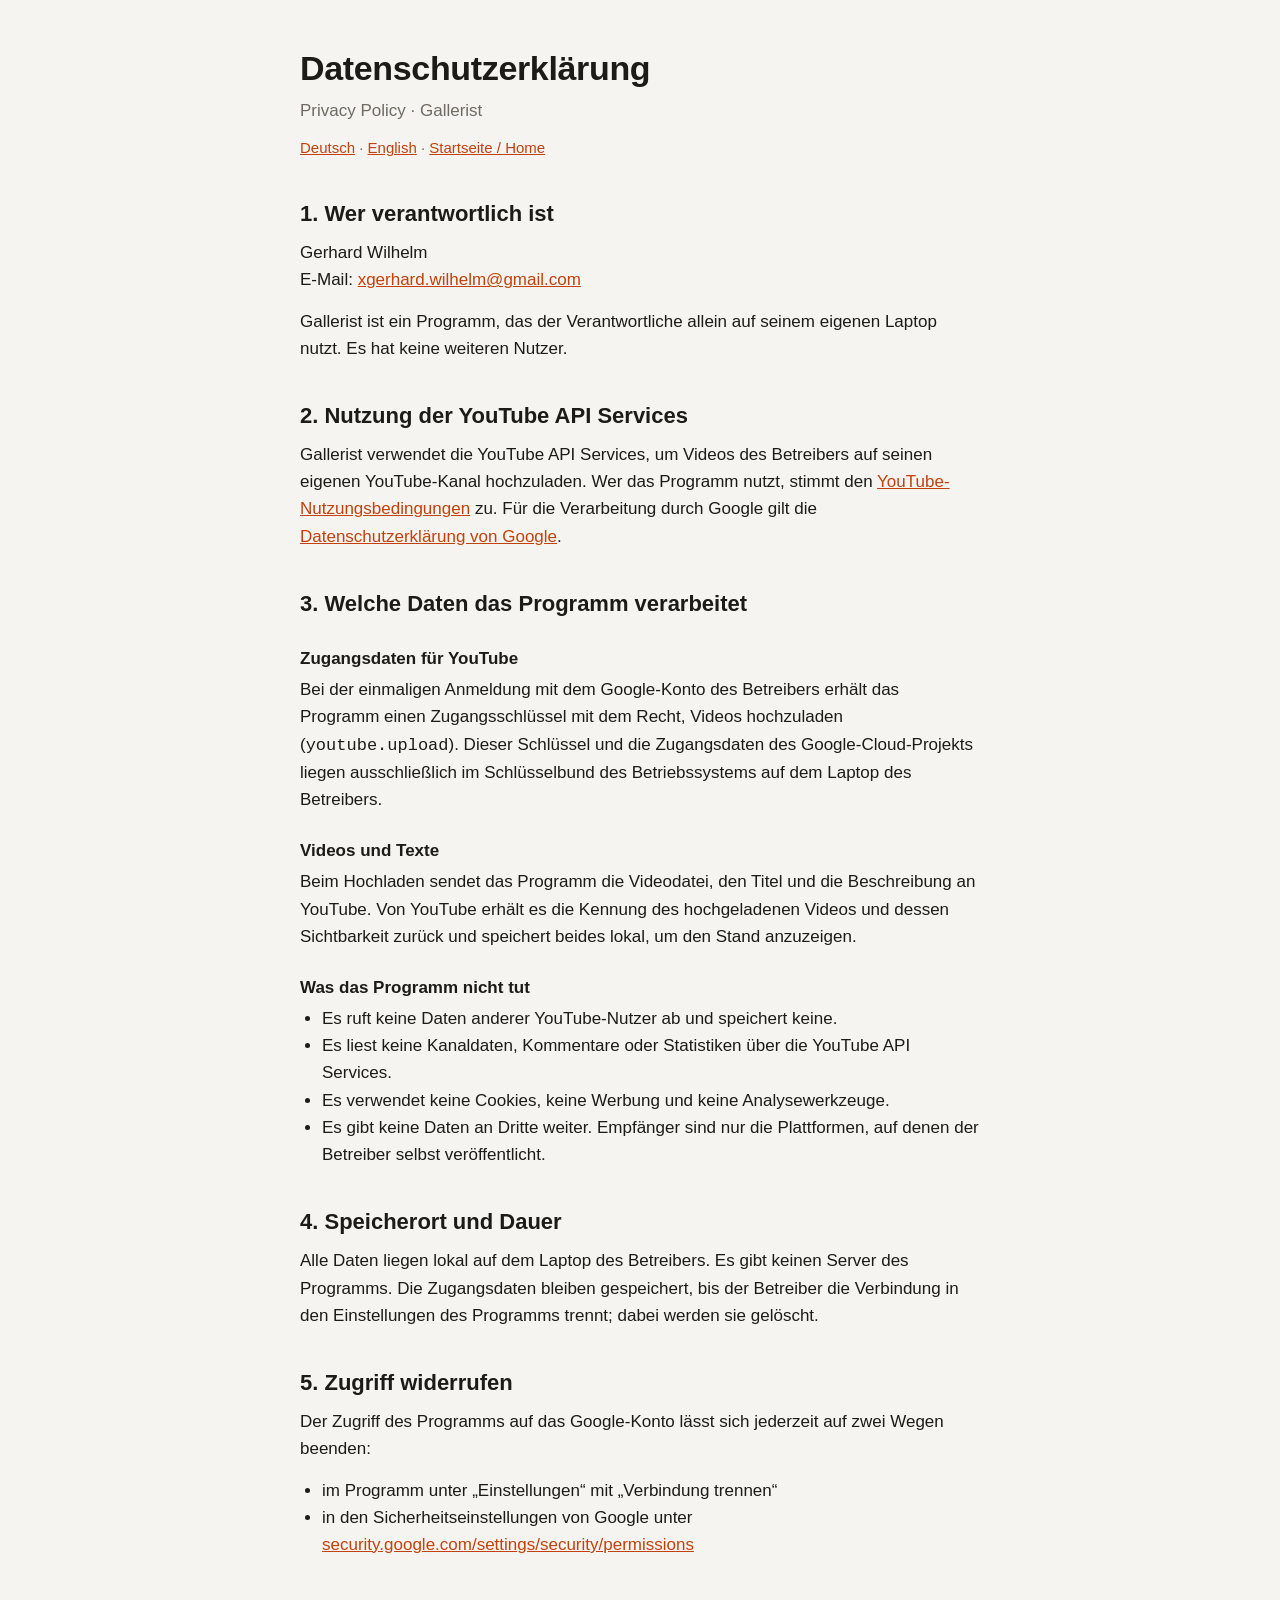
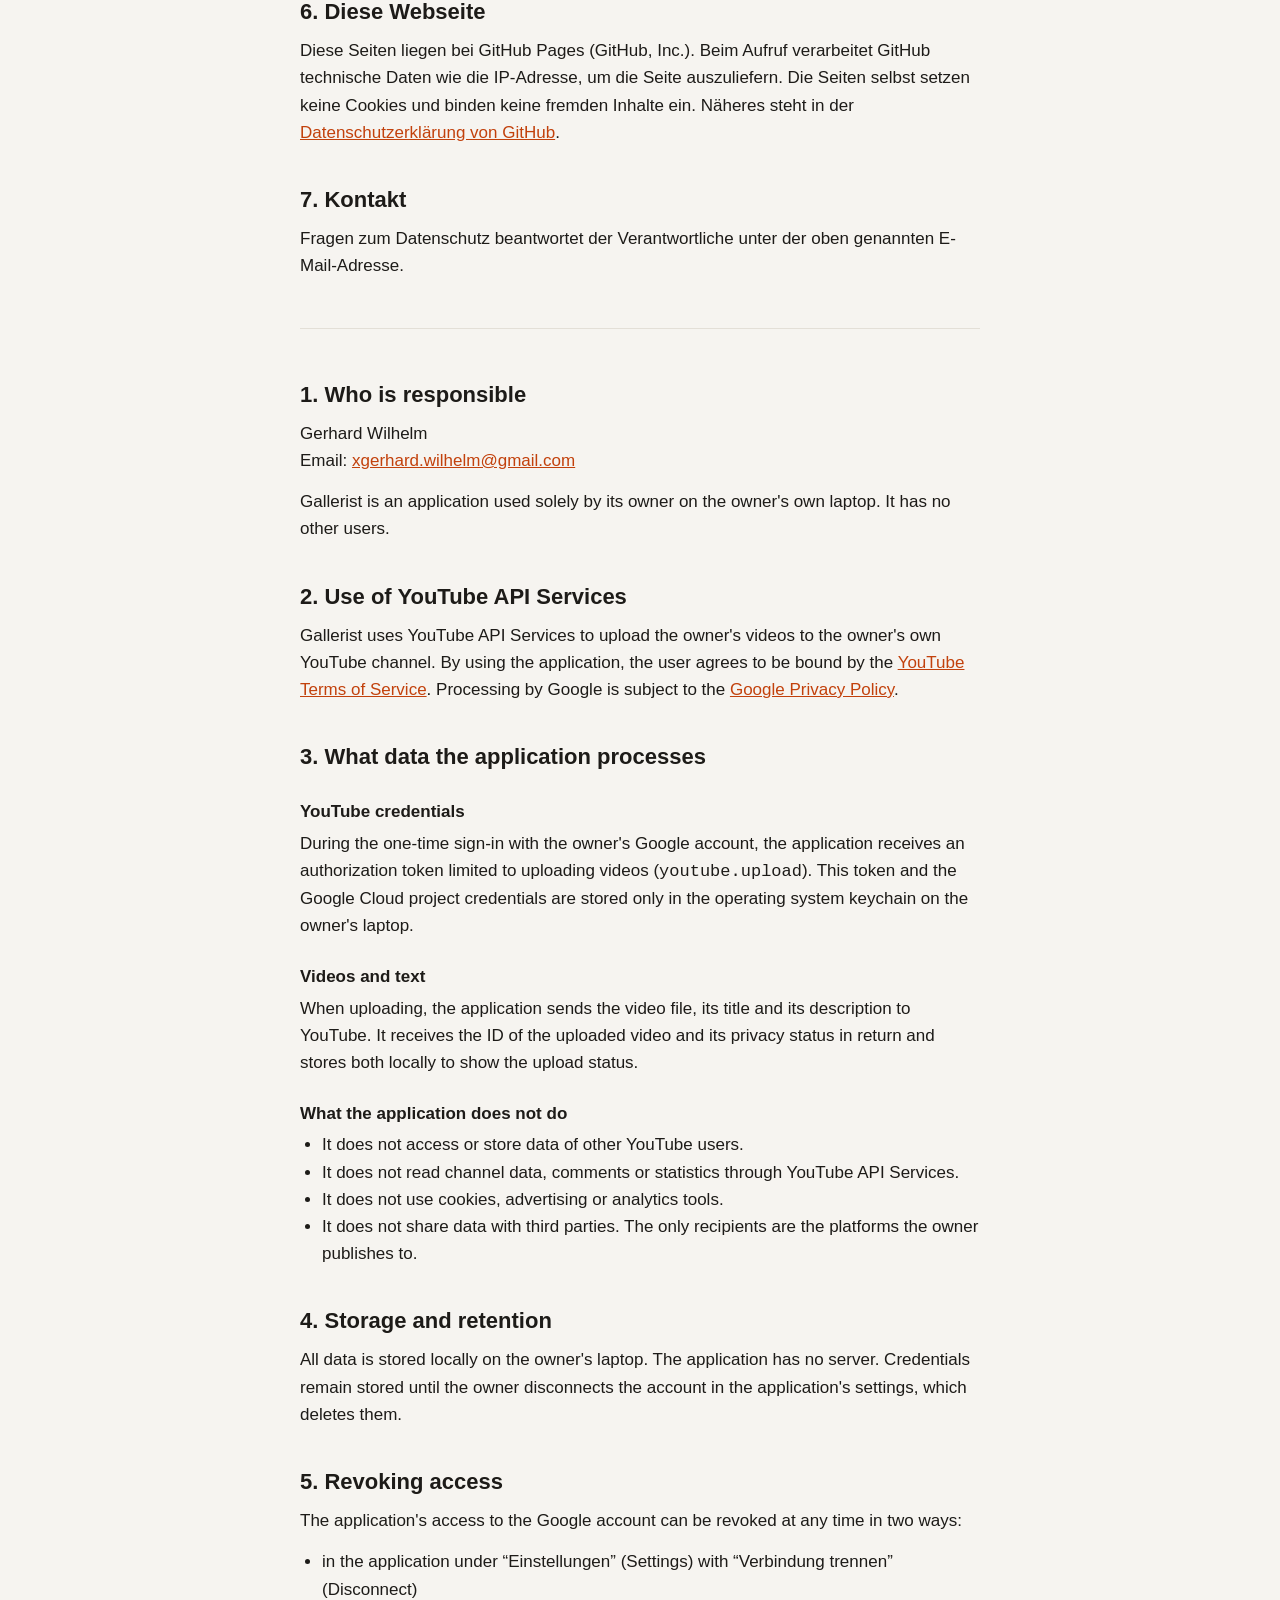
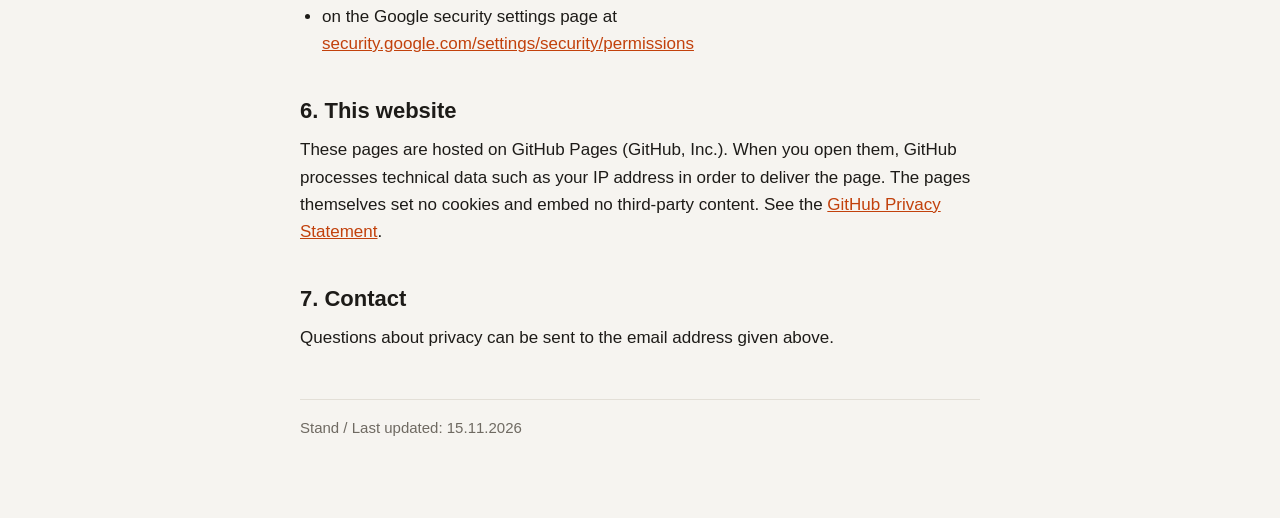
==== datenschutz.html @ 90d781c1 "Webseite von Gallerist: Startseite und Datenschutzerklärung Co-Authored-By: Claude Opus 5.5 <noreply" ====
<!doctype html>
<html lang="de">
<head>
  <meta charset="utf-8">
  <meta name="viewport" content="width=device-width, initial-scale=1">
  <title>Datenschutzerklärung / Privacy Policy · Gallerist</title>
  <link rel="stylesheet" href="style.css">
</head>
<body>
<main>
  <header class="seite">
    <h1>Datenschutzerklärung</h1>
    <p class="unterzeile">Privacy Policy · Gallerist</p>
    <p class="sprachen"><a href="#deutsch">Deutsch</a> · <a href="#english">English</a> ·
      <a href="index.html">Startseite / Home</a></p>
  </header>

  <section id="deutsch" lang="de">
    <h2>1. Wer verantwortlich ist</h2>
    <p>Gerhard Wilhelm<br>E-Mail: <a href="mailto:xgerhard.wilhelm@gmail.com">xgerhard.wilhelm@gmail.com</a></p>
    <p>Gallerist ist ein Programm, das der Verantwortliche allein auf seinem eigenen Laptop nutzt. Es hat
      keine weiteren Nutzer.</p>

    <h2>2. Nutzung der YouTube API Services</h2>
    <p>Gallerist verwendet die YouTube API Services, um Videos des Betreibers auf seinen eigenen
      YouTube-Kanal hochzuladen. Wer das Programm nutzt, stimmt den
      <a href="https://www.youtube.com/t/terms">YouTube-Nutzungsbedingungen</a> zu. Für die Verarbeitung durch
      Google gilt die <a href="https://www.google.com/policies/privacy">Datenschutzerklärung von Google</a>.</p>

    <h2>3. Welche Daten das Programm verarbeitet</h2>
    <h3>Zugangsdaten für YouTube</h3>
    <p>Bei der einmaligen Anmeldung mit dem Google-Konto des Betreibers erhält das Programm einen
      Zugangsschlüssel mit dem Recht, Videos hochzuladen (<code>youtube.upload</code>). Dieser Schlüssel und die
      Zugangsdaten des Google-Cloud-Projekts liegen ausschließlich im Schlüsselbund des Betriebssystems auf dem
      Laptop des Betreibers.</p>
    <h3>Videos und Texte</h3>
    <p>Beim Hochladen sendet das Programm die Videodatei, den Titel und die Beschreibung an YouTube. Von YouTube
      erhält es die Kennung des hochgeladenen Videos und dessen Sichtbarkeit zurück und speichert beides lokal,
      um den Stand anzuzeigen.</p>
    <h3>Was das Programm nicht tut</h3>
    <ul>
      <li>Es ruft keine Daten anderer YouTube-Nutzer ab und speichert keine.</li>
      <li>Es liest keine Kanaldaten, Kommentare oder Statistiken über die YouTube API Services.</li>
      <li>Es verwendet keine Cookies, keine Werbung und keine Analysewerkzeuge.</li>
      <li>Es gibt keine Daten an Dritte weiter. Empfänger sind nur die Plattformen, auf denen der Betreiber
        selbst veröffentlicht.</li>
    </ul>

    <h2>4. Speicherort und Dauer</h2>
    <p>Alle Daten liegen lokal auf dem Laptop des Betreibers. Es gibt keinen Server des Programms. Die
      Zugangsdaten bleiben gespeichert, bis der Betreiber die Verbindung in den Einstellungen des Programms
      trennt; dabei werden sie gelöscht.</p>

    <h2>5. Zugriff widerrufen</h2>
    <p>Der Zugriff des Programms auf das Google-Konto lässt sich jederzeit auf zwei Wegen beenden:</p>
    <ul>
      <li>im Programm unter „Einstellungen“ mit „Verbindung trennen“</li>
      <li>in den Sicherheitseinstellungen von Google unter
        <a href="https://security.google.com/settings/security/permissions">security.google.com/settings/security/permissions</a></li>
    </ul>

    <h2>6. Diese Webseite</h2>
    <p>Diese Seiten liegen bei GitHub Pages (GitHub, Inc.). Beim Aufruf verarbeitet GitHub technische Daten wie
      die IP-Adresse, um die Seite auszuliefern. Die Seiten selbst setzen keine Cookies und binden keine
      fremden Inhalte ein. Näheres steht in der
      <a href="https://docs.github.com/de/site-policy/privacy-policies/github-general-privacy-statement">Datenschutzerklärung von GitHub</a>.</p>

    <h2>7. Kontakt</h2>
    <p>Fragen zum Datenschutz beantwortet der Verantwortliche unter der oben genannten E-Mail-Adresse.</p>
  </section>

  <hr>

  <section id="english" lang="en">
    <h2>1. Who is responsible</h2>
    <p>Gerhard Wilhelm<br>Email: <a href="mailto:xgerhard.wilhelm@gmail.com">xgerhard.wilhelm@gmail.com</a></p>
    <p>Gallerist is an application used solely by its owner on the owner's own laptop. It has no other users.</p>

    <h2>2. Use of YouTube API Services</h2>
    <p>Gallerist uses YouTube API Services to upload the owner's videos to the owner's own YouTube channel. By using
      the application, the user agrees to be bound by the
      <a href="https://www.youtube.com/t/terms">YouTube Terms of Service</a>. Processing by Google is subject to
      the <a href="https://www.google.com/policies/privacy">Google Privacy Policy</a>.</p>

    <h2>3. What data the application processes</h2>
    <h3>YouTube credentials</h3>
    <p>During the one-time sign-in with the owner's Google account, the application receives an authorization
      token limited to uploading videos (<code>youtube.upload</code>). This token and the Google Cloud project
      credentials are stored only in the operating system keychain on the owner's laptop.</p>
    <h3>Videos and text</h3>
    <p>When uploading, the application sends the video file, its title and its description to YouTube. It
      receives the ID of the uploaded video and its privacy status in return and stores both locally to show
      the upload status.</p>
    <h3>What the application does not do</h3>
    <ul>
      <li>It does not access or store data of other YouTube users.</li>
      <li>It does not read channel data, comments or statistics through YouTube API Services.</li>
      <li>It does not use cookies, advertising or analytics tools.</li>
      <li>It does not share data with third parties. The only recipients are the platforms the owner
        publishes to.</li>
    </ul>

    <h2>4. Storage and retention</h2>
    <p>All data is stored locally on the owner's laptop. The application has no server. Credentials remain
      stored until the owner disconnects the account in the application's settings, which deletes them.</p>

    <h2>5. Revoking access</h2>
    <p>The application's access to the Google account can be revoked at any time in two ways:</p>
    <ul>
      <li>in the application under “Einstellungen” (Settings) with “Verbindung trennen” (Disconnect)</li>
      <li>on the Google security settings page at
        <a href="https://security.google.com/settings/security/permissions">security.google.com/settings/security/permissions</a></li>
    </ul>

    <h2>6. This website</h2>
    <p>These pages are hosted on GitHub Pages (GitHub, Inc.). When you open them, GitHub processes technical
      data such as your IP address in order to deliver the page. The pages themselves set no cookies and embed
      no third-party content. See the
      <a href="https://docs.github.com/en/site-policy/privacy-policies/github-general-privacy-statement">GitHub Privacy Statement</a>.</p>

    <h2>7. Contact</h2>
    <p>Questions about privacy can be sent to the email address given above.</p>
  </section>

  <footer>Stand / Last updated: 15.11.2026</footer>
</main>
</body>
</html>
---- style.css ----
:root {
  --grund: #f6f4f0;
  --flaeche: #ffffff;
  --text: #1d1b18;
  --leise: #6f6a62;
  --linie: #e3dfd7;
  --akzent: #c2410c;
  color-scheme: light dark;
}
@media (prefers-color-scheme: dark) {
  :root {
    --grund: #161513;
    --flaeche: #211f1c;
    --text: #efece6;
    --leise: #a19b91;
    --linie: #36332e;
    --akzent: #fb923c;
  }
}
* { box-sizing: border-box; }
body {
  margin: 0;
  background: var(--grund);
  color: var(--text);
  font: 17px/1.6 -apple-system, BlinkMacSystemFont, "Segoe UI", Helvetica, Arial, sans-serif;
}
main { max-width: 720px; margin: 0 auto; padding: 48px 20px 80px; }
header.seite { margin-bottom: 32px; }
h1 { font-size: 34px; line-height: 1.2; margin: 0 0 8px; letter-spacing: -0.01em; }
h2 { font-size: 22px; margin: 36px 0 8px; }
h3 { font-size: 17px; margin: 24px 0 4px; }
p, ul { margin: 0 0 14px; }
ul { padding-left: 22px; }
a { color: var(--akzent); }
.unterzeile { color: var(--leise); margin: 0; }
.sprachen { font-size: 15px; color: var(--leise); margin-top: 12px; }
.kasten {
  background: var(--flaeche); border: 1px solid var(--linie); border-radius: 12px;
  padding: 18px 20px; margin: 20px 0;
}
.kasten p:last-child, .kasten ul:last-child { margin-bottom: 0; }
hr { border: 0; border-top: 1px solid var(--linie); margin: 48px 0; }
footer { color: var(--leise); font-size: 15px; margin-top: 48px; border-top: 1px solid var(--linie); padding-top: 16px; }
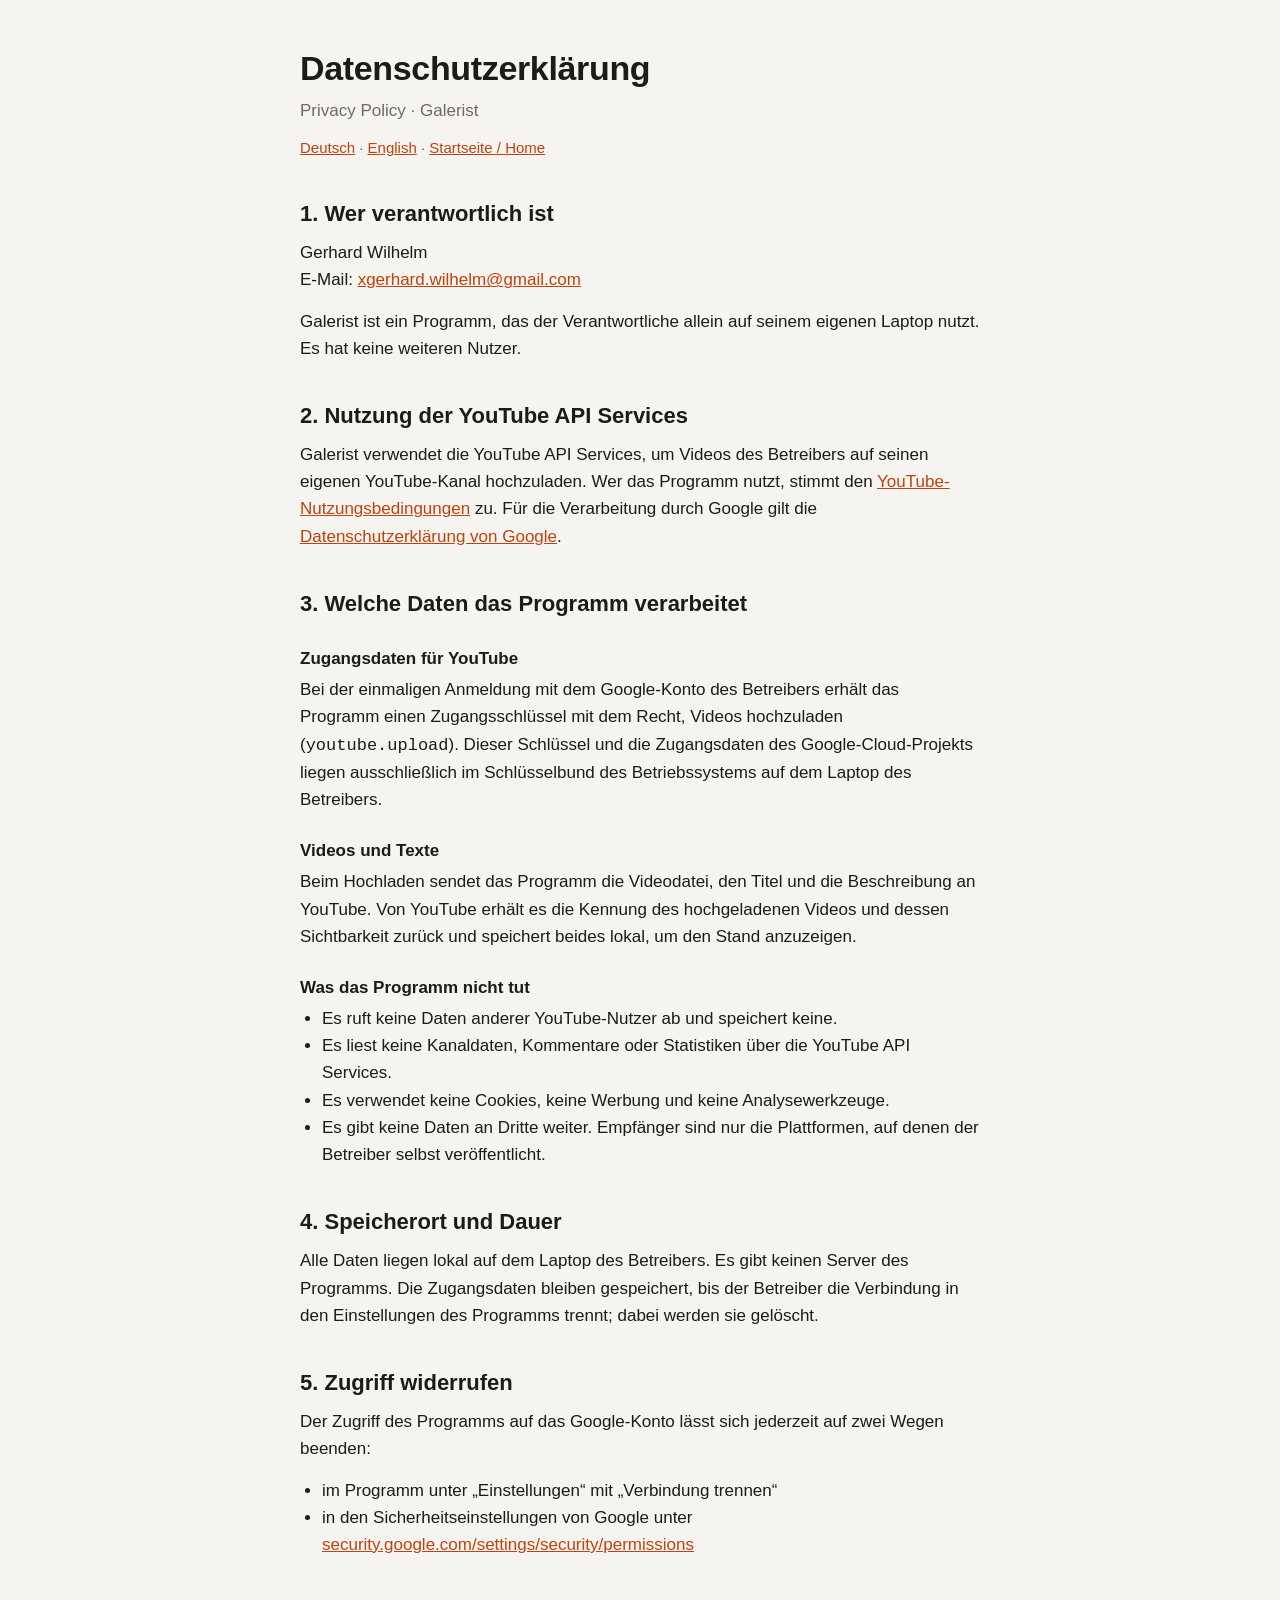
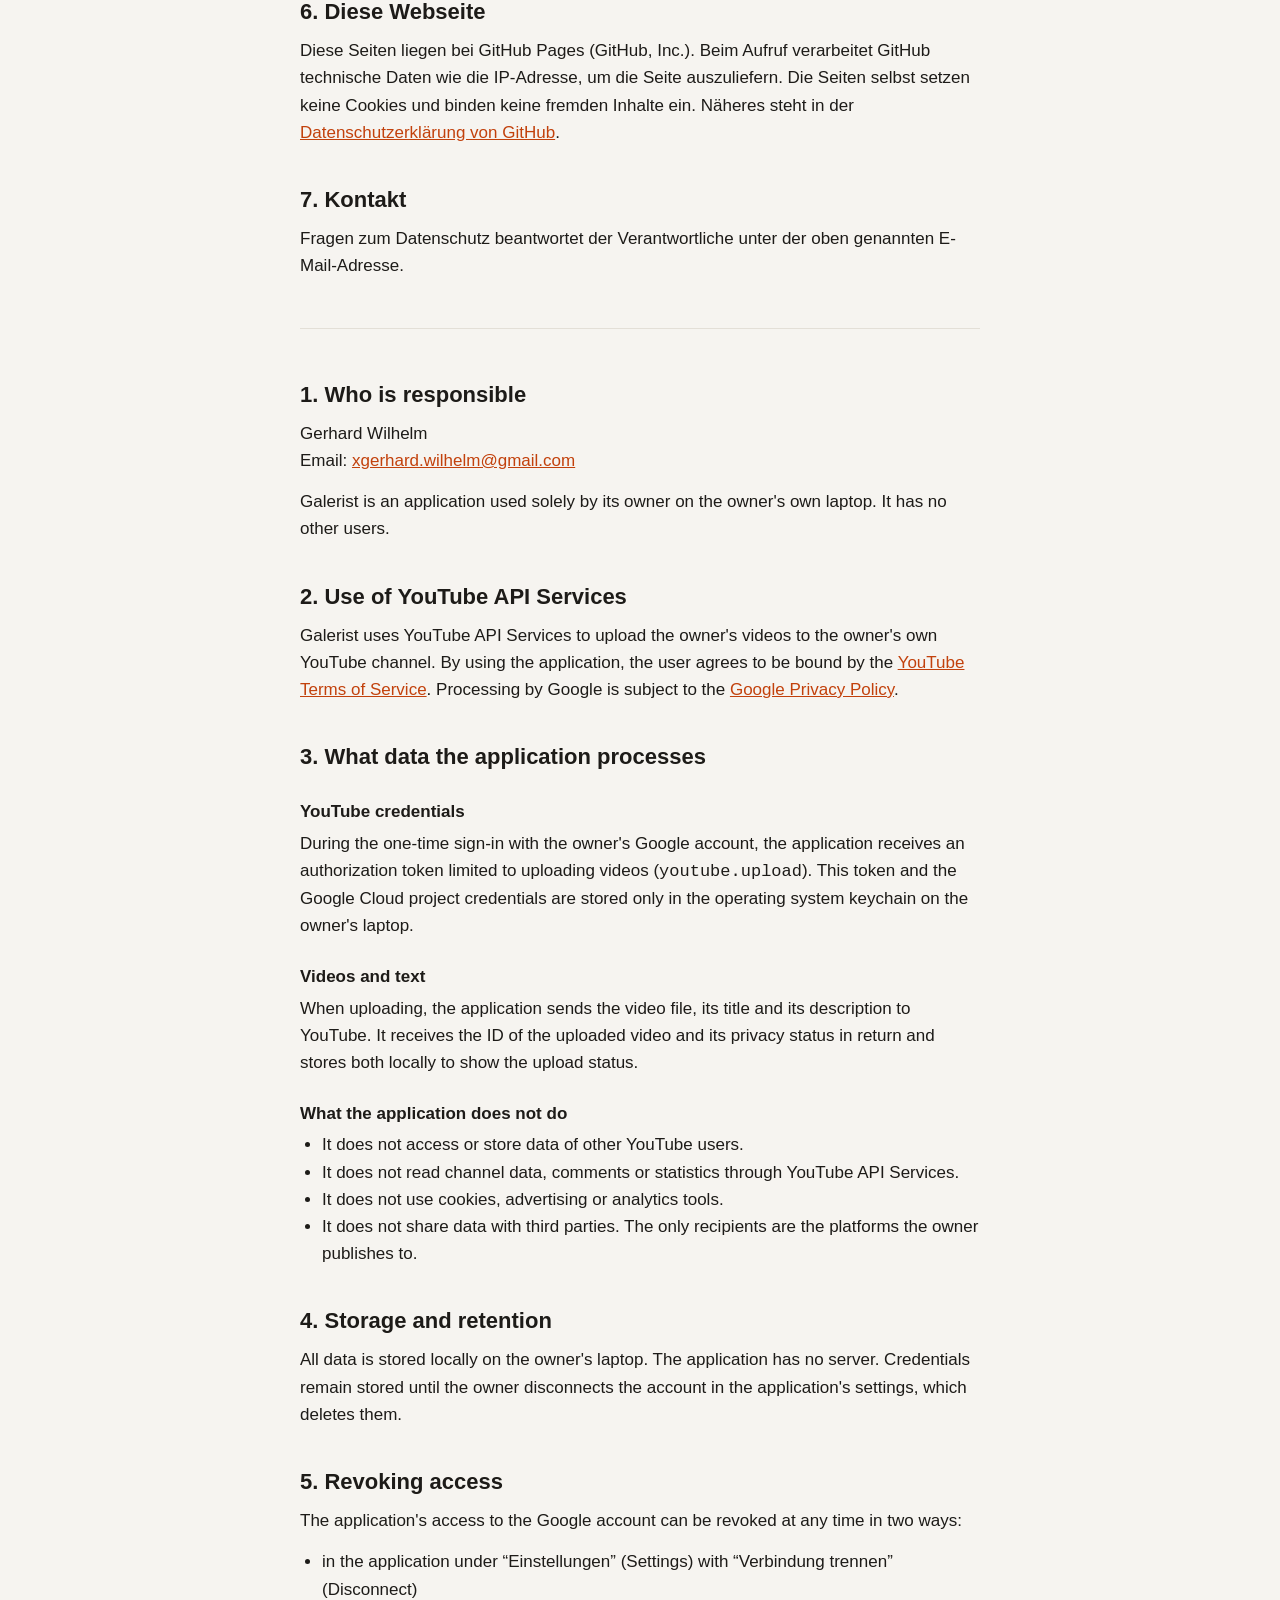
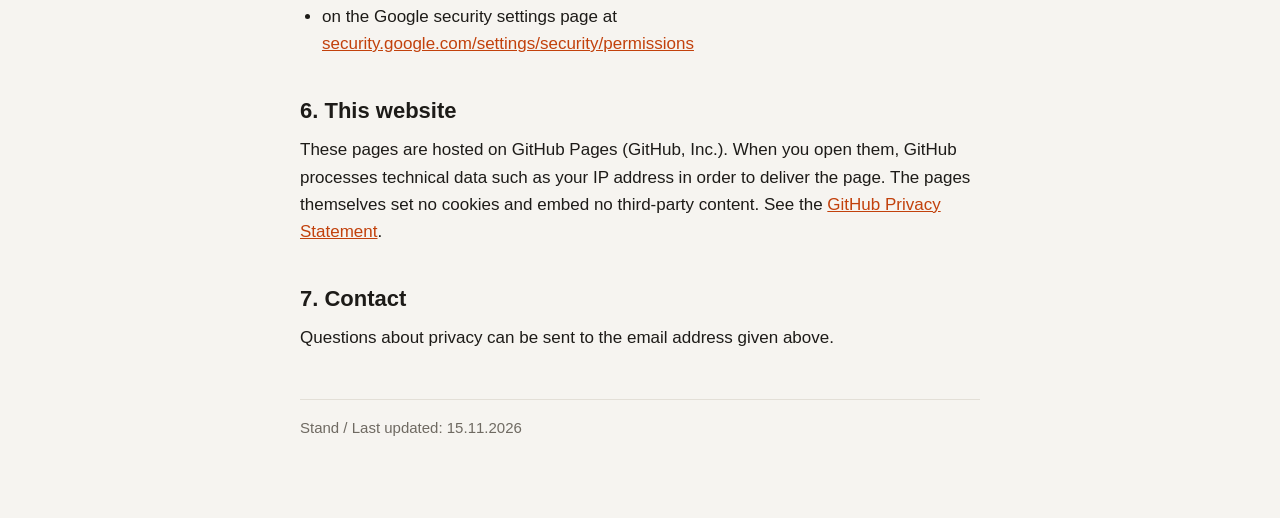
==== commit 8450f785: "Umbenennung in Galerist: Startseite und Datenschutzerklärung Co-Authored-By: Claude Opus 5.5 <norepl" ====
--- a/datenschutz.html
+++ b/datenschutz.html
@@ -3,14 +3,14 @@
 <head>
   <meta charset="utf-8">
   <meta name="viewport" content="width=device-width, initial-scale=1">
-  <title>Datenschutzerklärung / Privacy Policy · Gallerist</title>
+  <title>Datenschutzerklärung / Privacy Policy · Galerist</title>
   <link rel="stylesheet" href="style.css">
 </head>
 <body>
 <main>
   <header class="seite">
     <h1>Datenschutzerklärung</h1>
-    <p class="unterzeile">Privacy Policy · Gallerist</p>
+    <p class="unterzeile">Privacy Policy · Galerist</p>
     <p class="sprachen"><a href="#deutsch">Deutsch</a> · <a href="#english">English</a> ·
       <a href="index.html">Startseite / Home</a></p>
   </header>
@@ -18,11 +18,11 @@
   <section id="deutsch" lang="de">
     <h2>1. Wer verantwortlich ist</h2>
     <p>Gerhard Wilhelm<br>E-Mail: <a href="mailto:xgerhard.wilhelm@gmail.com">xgerhard.wilhelm@gmail.com</a></p>
-    <p>Gallerist ist ein Programm, das der Verantwortliche allein auf seinem eigenen Laptop nutzt. Es hat
+    <p>Galerist ist ein Programm, das der Verantwortliche allein auf seinem eigenen Laptop nutzt. Es hat
       keine weiteren Nutzer.</p>
 
     <h2>2. Nutzung der YouTube API Services</h2>
-    <p>Gallerist verwendet die YouTube API Services, um Videos des Betreibers auf seinen eigenen
+    <p>Galerist verwendet die YouTube API Services, um Videos des Betreibers auf seinen eigenen
       YouTube-Kanal hochzuladen. Wer das Programm nutzt, stimmt den
       <a href="https://www.youtube.com/t/terms">YouTube-Nutzungsbedingungen</a> zu. Für die Verarbeitung durch
       Google gilt die <a href="https://www.google.com/policies/privacy">Datenschutzerklärung von Google</a>.</p>
@@ -74,10 +74,10 @@
   <section id="english" lang="en">
     <h2>1. Who is responsible</h2>
     <p>Gerhard Wilhelm<br>Email: <a href="mailto:xgerhard.wilhelm@gmail.com">xgerhard.wilhelm@gmail.com</a></p>
-    <p>Gallerist is an application used solely by its owner on the owner's own laptop. It has no other users.</p>
+    <p>Galerist is an application used solely by its owner on the owner's own laptop. It has no other users.</p>
 
     <h2>2. Use of YouTube API Services</h2>
-    <p>Gallerist uses YouTube API Services to upload the owner's videos to the owner's own YouTube channel. By using
+    <p>Galerist uses YouTube API Services to upload the owner's videos to the owner's own YouTube channel. By using
       the application, the user agrees to be bound by the
       <a href="https://www.youtube.com/t/terms">YouTube Terms of Service</a>. Processing by Google is subject to
       the <a href="https://www.google.com/policies/privacy">Google Privacy Policy</a>.</p>
